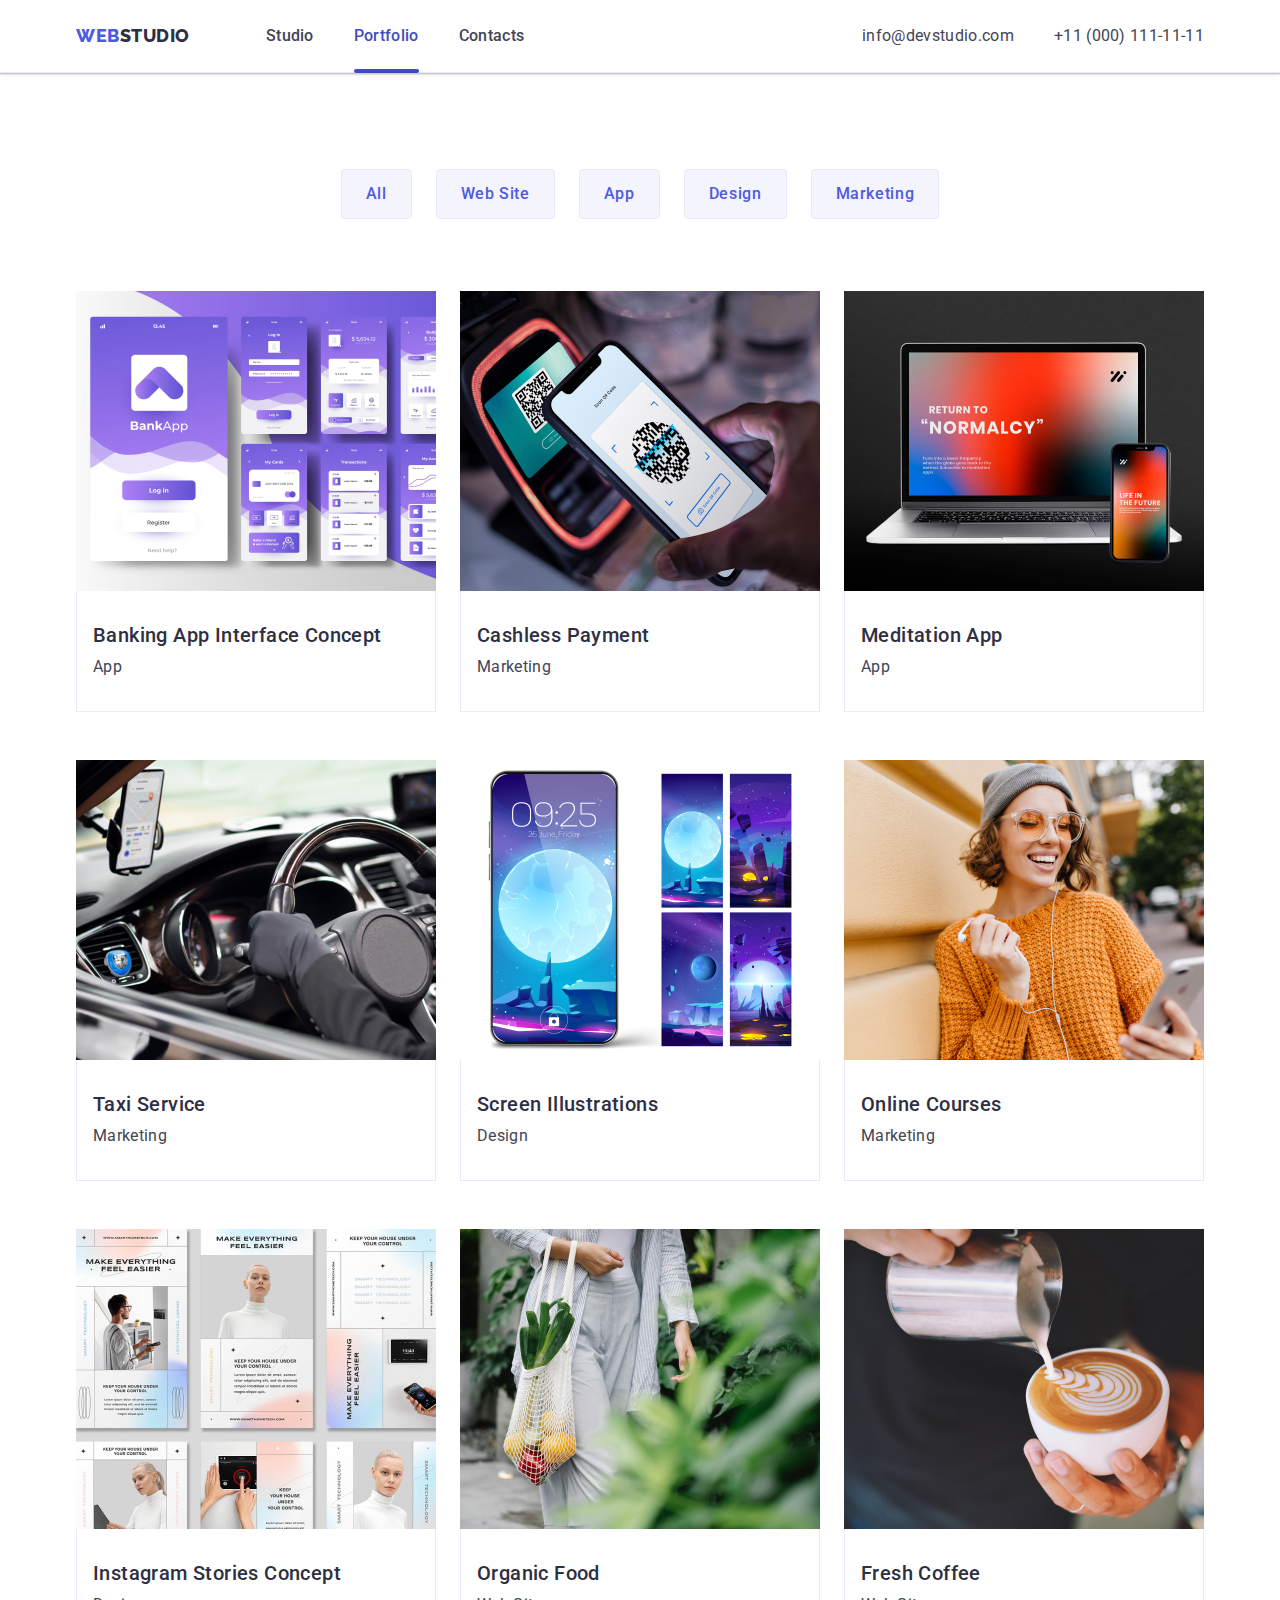
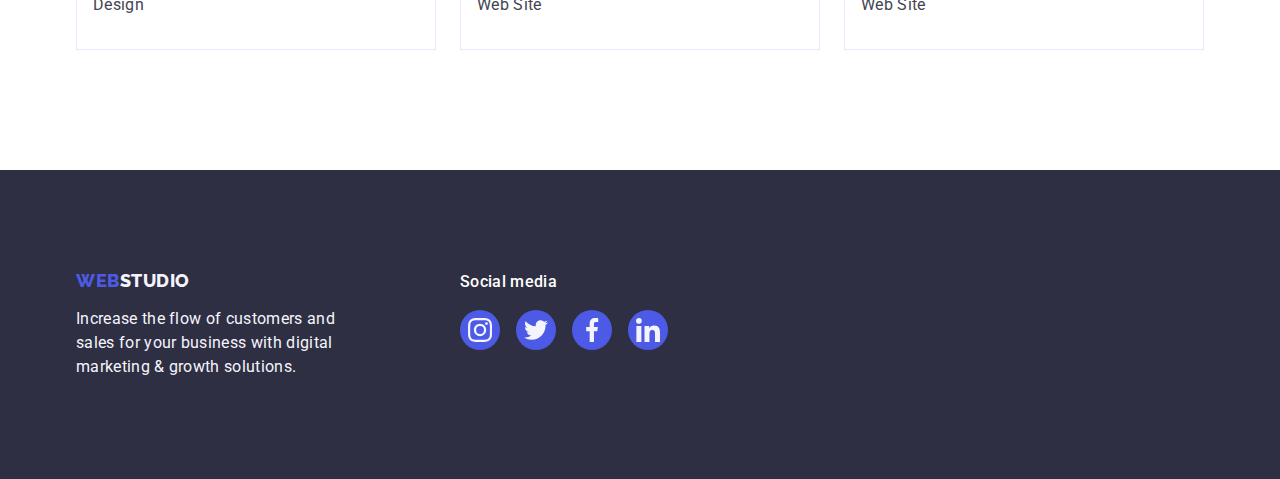
==== portfolio.html @ 6c5a09e7 "Initial commit" ====
<!DOCTYPE html>
<html lang="en">
  <head>
    <meta charset="UTF-8" />
    <meta http-equiv="X-UA-Compatible" content="IE=edge" />
    <meta name="viewport" content="width=device-width, initial-scale=1.0" />
    <title>Portfolio</title>
    <!-- Fonts -->
    <link rel="preconnect" href="https://fonts.googleapis.com" />
    <link rel="preconnect" href="https://fonts.gstatic.com" crossorigin />
    <link
      href="https://fonts.googleapis.com/css2?family=Raleway:wght@800&family=Roboto:wght@400;500;700;900&display=swap"
      rel="stylesheet"
    />
    <!-- Normalize styles -->
    <link
      rel="stylesheet"
      href="https://cdn.jsdelivr.net/npm/modern-normalize@1.1.0/modern-normalize.min.css"
    />
    <!-- Custom styles -->
    <link rel="stylesheet" href="./css/styles.css" />
  </head>
  <body>
    <!-- Header section -->
    <header class="header">
      <div class="container container-nav">
        <nav class="nav">
          <!-- Logo -->
          <a class="link logo" href="./index.html"
            >Web<span class="logo-dark">Studio</span></a
          >
          <!-- Navigation -->
          <ul class="header-nav-list list">
            <li class="header-nav-item">
              <a class="link" href="./index.html">Studio</a>
            </li>
            <li class="header-nav-item">
              <a class="link header-link current" href="./portfolio.html"
                >Portfolio</a
              >
            </li>
            <li class="header-nav-item">
              <a class="link" href="">Contacts</a>
            </li>
          </ul>
        </nav>
        <!-- Contacts -->
        <address class="address container-address">
          <ul class="list address-list">
            <li>
              <a class="link" href="mailto:info@devstudio.com"
                >info@devstudio.com</a
              >
            </li>
            <li>
              <a class="link" href="tel:+110001111111">+11 (000) 111-11-11</a>
            </li>
          </ul>
        </address>
      </div>
    </header>
    <main>
      <!-- Filters section -->
      <section class="section portfolio-section">
        <div class="container">
          <h1 class="ection-title visually-hidden">Page Filters</h1>
          <ul class="list filter-list">
            <li>
              <button class="button" type="button">All</button>
            </li>
            <li><button class="button" type="button">Web Site</button></li>
            <li><button class="button" type="button">App</button></li>
            <li><button class="button" type="button">Design</button></li>
            <li><button class="button" type="button">Marketing</button></li>
          </ul>
          <!-- Work services -->
          <ul class="list portfolio-list">
            <li class="portfolio-item">
              <a class="portfolio-link link" href="">
                <div class="product-box">
                  <img
                    src="./images/portfolio/banking-app.jpg"
                    alt="Banking App Interface Concept"
                    width="360"
                    height="300"
                  />
                  <div class="overlay">
                    <p class="overlay-descr">
                      14 Stylish and User-Friendly App Design Concepts · Task
                      Manager App · Calorie Tracker App · Exotic Fruit Ecommerce
                      App · Cloud Storage App
                    </p>
                  </div>
                </div>
                <div class="portfolio-descr">
                  <h2 class="sub-title">Banking App Interface Concept</h2>
                  <p class="text">App</p>
                </div></a
              >
            </li>
            <li class="portfolio-item">
              <a class="portfolio-link link" href="">
                <div class="product-box">
                  <img
                    src="./images/portfolio/cashless.jpg"
                    alt="Cashless Payment"
                    width="360"
                    height="300"
                  />
                  <div class="overlay">
                    <p class="overlay-descr">
                      14 Stylish and User-Friendly App Design Concepts · Task
                      Manager App · Calorie Tracker App · Exotic Fruit Ecommerce
                      App · Cloud Storage App
                    </p>
                  </div>
                </div>
                <div class="portfolio-descr">
                  <h2 class="sub-title">Cashless Payment</h2>
                  <p class="text">Marketing</p>
                </div></a
              >
            </li>
            <li class="portfolio-item">
              <a class="portfolio-link link" href="">
                <div class="product-box">
                  <img
                    src="./images/portfolio/meditation.jpg"
                    alt="Banking App Interface Concept"
                    width="360"
                    height="300"
                  />
                  <div class="overlay">
                    <p class="overlay-descr">
                      14 Stylish and User-Friendly App Design Concepts · Task
                      Manager App · Calorie Tracker App · Exotic Fruit Ecommerce
                      App · Cloud Storage App
                    </p>
                  </div>
                </div>
                <div class="portfolio-descr">
                  <h2 class="sub-title">Meditation App</h2>
                  <p class="text">App</p>
                </div></a
              >
            </li>
            <li class="portfolio-item">
              <a class="portfolio-link link" href="">
                <div class="product-box">
                  <img
                    src="./images/portfolio/taxi.jpg"
                    alt="Taxi Service"
                    width="360"
                    height="300"
                  />
                  <div class="overlay">
                    <p class="overlay-descr">
                      14 Stylish and User-Friendly App Design Concepts · Task
                      Manager App · Calorie Tracker App · Exotic Fruit Ecommerce
                      App · Cloud Storage App
                    </p>
                  </div>
                </div>
                <div class="portfolio-descr">
                  <h2 class="sub-title">Taxi Service</h2>
                  <p class="text">Marketing</p>
                </div></a
              >
            </li>
            <li class="portfolio-item">
              <a class="portfolio-link link" href="">
                <div class="product-box">
                  <img
                    src="./images/portfolio/screen.jpg"
                    alt="Screen Illustrations"
                    width="360"
                    height="300"
                  />
                  <div class="overlay">
                    <p class="overlay-descr">
                      14 Stylish and User-Friendly App Design Concepts · Task
                      Manager App · Calorie Tracker App · Exotic Fruit Ecommerce
                      App · Cloud Storage App
                    </p>
                  </div>
                </div>
                <div class="portfolio-descr">
                  <h2 class="sub-title">Screen Illustrations</h2>
                  <p class="text">Design</p>
                </div></a
              >
            </li>
            <li class="portfolio-item">
              <a class="portfolio-link link" href="">
                <div class="product-box">
                  <img
                    src="./images/portfolio/courses.jpg"
                    alt="Online Courses"
                    width="360"
                    height="300"
                  />
                  <div class="overlay">
                    <p class="overlay-descr">
                      14 Stylish and User-Friendly App Design Concepts · Task
                      Manager App · Calorie Tracker App · Exotic Fruit Ecommerce
                      App · Cloud Storage App
                    </p>
                  </div>
                </div>
                <div class="portfolio-descr">
                  <h2 class="sub-title">Online Courses</h2>
                  <p class="text">Marketing</p>
                </div></a
              >
            </li>
            <li class="portfolio-item">
              <a class="portfolio-link link" href="">
                <div class="product-box">
                  <img
                    src="./images/portfolio/instagram-stories.jpg"
                    alt="Instagram Stories Concept"
                    width="360"
                    height="300"
                  />
                  <div class="overlay">
                    <p class="overlay-descr">
                      14 Stylish and User-Friendly App Design Concepts · Task
                      Manager App · Calorie Tracker App · Exotic Fruit Ecommerce
                      App · Cloud Storage App
                    </p>
                  </div>
                </div>
                <div class="portfolio-descr">
                  <h2 class="sub-title">Instagram Stories Concept</h2>
                  <p class="text">Design</p>
                </div></a
              >
            </li>
            <li class="portfolio-item">
              <a class="portfolio-link link" href="">
                <div class="product-box">
                  <img
                    src="./images/portfolio/organic.jpg"
                    alt="Screen Illustrations"
                    width="360"
                    height="300"
                  />
                  <div class="overlay">
                    <p class="overlay-descr">
                      14 Stylish and User-Friendly App Design Concepts · Task
                      Manager App · Calorie Tracker App · Exotic Fruit Ecommerce
                      App · Cloud Storage App
                    </p>
                  </div>
                </div>
                <div class="portfolio-descr">
                  <h2 class="sub-title">Organic Food</h2>
                  <p class="text">Web Site</p>
                </div></a
              >
            </li>
            <li class="portfolio-item">
              <a class="portfolio-link link" href="">
                <div class="product-box">
                  <img
                    src="./images/portfolio/fresh.jpg"
                    alt="Fresh Coffee"
                    width="360"
                    height="300"
                  />
                  <div class="overlay">
                    <p class="overlay-descr">
                      14 Stylish and User-Friendly App Design Concepts · Task
                      Manager App · Calorie Tracker App · Exotic Fruit Ecommerce
                      App · Cloud Storage App
                    </p>
                  </div>
                </div>
                <div class="portfolio-descr">
                  <h2 class="sub-title">Fresh Coffee</h2>
                  <p class="text">Web Site</p>
                </div></a
              >
            </li>
          </ul>
        </div>
      </section>
    </main>
    <!-- Footer section -->
    <footer class="footer">
      <div class="container footer-content">
        <div>
          <a class="logo link" href="./index.html"
            >Web<span class="logo-footer">Studio</span></a
          >
          <p class="text footer-text">
            Increase the flow of customers and sales for your business with
            digital marketing & growth solutions.
          </p>
        </div>
        <div>
          <p class="footer-socials-title">Social media</p>
          <ul class="footer-socials-list list">
            <li class="footer-socials-item">
              <a
                class="footer-socials-link link"
                href="https://www.instagram.com"
                target="_blank"
                rel="noopener noreferrer"
                aria-label="Instagram icon"
              >
                <svg class="footer-socials-icon" width="24" height="24">
                  <use href="./images/icon.svg#icon-instagram"></use>
                </svg>
              </a>
            </li>
            <li class="footer-socials-item">
              <a
                class="footer-socials-link link"
                href="https://www.twitter.com"
                target="_blank"
                rel="noopener noreferrer"
                aria-label="Instagram icon"
              >
                <svg class="footer-socials-icon" width="24" height="24">
                  <use href="./images/icon.svg#icon-twitter"></use>
                </svg>
              </a>
            </li>
            <li class="footer-socials-item">
              <a
                class="footer-socials-link link"
                href="https://www.facebook.com"
                target="_blank"
                rel="noopener noreferrer"
                aria-label="Instagram icon"
              >
                <svg class="footer-socials-icon" width="24" height="24">
                  <use href="./images/icon.svg#icon-facebook"></use>
                </svg>
              </a>
            </li>
            <li class="footer-socials-item">
              <a
                class="footer-socials-link link"
                href="https://www.linkedin.com"
                target="_blank"
                rel="noopener noreferrer"
                aria-label="Instagram icon"
              >
                <svg class="footer-socials-icon" width="24" height="24">
                  <use href="./images/icon.svg#icon-linkedin"></use>
                </svg>
              </a>
            </li>
          </ul>
        </div>
      </div>
    </footer>
  </body>
</html>
---- css/styles.css ----
/**
  |============================
  | ROOT PROPERTIES
  |============================
*/
:root {
  --text-color: #434455;
  --dark-color: #2e2f42;
  --subtle-text: #8e8f99;
  --white-color: #ffffff;
  --cloud-color: #f4f4fd;
  --modal-bcg: #fcfcfc;
  --cornflower-accent: #e7e9fc;
  --primary-brand: #4d5ae5;
  --pressed-state-color: #404bbf;
  --success-color: #31d0aa;
  /* ANIMATION */
  /* --primary-duration: 250ms;
  --primary-timing-function: cubic-bezier(0.4, 0, 0.2, 1); */
}

/**
  |============================
  | GLOBAL STYLES
  |============================
*/
body {
  font-family: "Roboto", sans-serif;
  color: var(--text-color);
  background-color: var(--white-color);
}
/* Reset start */
img {
  display: block;
  max-width: 100%;
  height: auto;
}
h1,
h2,
h3,
h4,
h5,
h6,
p {
  margin-top: 0;
  margin-bottom: 0;
}
.list {
  list-style: none;
  margin: 0;
  padding: 0;
}
.link {
  text-decoration: none;
  color: currentColor;
  /* transition: color var(--primary-duration) var(--primary-timing-function); */
}
button {
  font-family: inherit;
  color: currentColor;
  cursor: pointer;
}

/* Reset end */
.section {
  padding-top: 120px;
  padding-bottom: 120px;
}
.container {
  width: 1158px;
  margin-left: auto;
  margin-right: auto;
  padding-left: 15px;
  padding-right: 15px;

  /* outline: 2px solid red;
  outline-offset: -2px; */
}

/* BASE STYLES */

.text {
  line-height: 1.5;
  letter-spacing: 0.02em;
  color: var(--text-color);
}
/**
  |============================
  |      HEADER STYLES
  |============================
*/
.header {
  border-bottom: 1px solid var(--cornflower-accent);
  box-shadow: 0px 2px 1px rgba(46, 47, 66, 0.08),
    0px 1px 1px rgba(46, 47, 66, 0.16), 0px 1px 6px rgba(46, 47, 66, 0.08);
}
.container-nav {
  display: flex;
  align-items: center;
}
.nav {
  display: flex;
  align-items: center;
}

.header-nav-list {
  display: flex;
  gap: 40px;
}
.header-nav-list .link {
  position: relative;
  display: block;
  padding-top: 24px;
  padding-bottom: 24px;
  font-weight: 500;
  line-height: 1.5;
  letter-spacing: 0.02em;
  transition-property: color;
  transition-duration: 250ms;
  transition-timing-function: cubic-bezier(0.4, 0, 0.2, 1);
}
.header-nav-list .link:hover,
.link:focus {
  color: var(--pressed-state-color);
}
.current {
  color: var(--pressed-state-color);
}

.current::after {
  content: "";
  display: block;
  position: absolute;
  bottom: -1px;
  left: 0;
  width: 100%;
  height: 4px;
  border-radius: 2px;
  background-color: var(--pressed-state-color);
}

.header-contact {
  margin-right: 40px;
}
/* LOGO STYLES */
.logo {
  font-family: "Raleway", sans-serif;
  font-weight: 800;
  font-size: 18px;
  line-height: 1.17;
  margin-right: 76px;
  align-items: center;
  letter-spacing: 0.03em;
  text-transform: uppercase;
  color: var(--primary-brand);
}
.logo-dark {
  color: var(--dark-color);
}
.logo-footer {
  color: var(--cloud-color);
}

/* NAVIGATION */

/* CONTACTS */
.address {
  font-style: normal;
}
.address .link {
  line-height: 1.5;
  letter-spacing: 0.02em;
  color: var(--text-color);
  transition-property: color;
  transition-duration: 250ms;
  transition-timing-function: cubic-bezier(0.4, 0, 0.2, 1);
}
.address .link:hover,
.link:focus {
  color: var(--pressed-state-color);
}
.container-address {
  display: flex;
  margin-left: auto;
}
.address-list {
  display: flex;
  gap: 40px;
}
/**
  |============================
  |           HERO
  |============================
*/
.hero {
  max-width: 1440px;
  margin-left: auto;
  margin-right: auto;
  padding-top: 188px;
  padding-bottom: 188px;
  background-image: linear-gradient(
      rgba(46, 47, 66, 0.7),
      rgba(46, 47, 66, 0.7)
    ),
    url(../images/hero/people-office.jpg);
  background-color: var(--dark-color);
  background-repeat: no-repeat;
  background-position: center;
  background-size: cover;
}
.hero-title {
  display: block;
  margin-left: auto;
  margin-right: auto;
  margin-bottom: 48px;
  max-width: 496px;
  font-weight: 700;
  font-size: 56px;
  line-height: 1.07;
  text-align: center;
  letter-spacing: 0.02em;
  color: var(--white-color);
}
.hero .button {
  display: block;
  margin-left: auto;
  margin-right: auto;
  min-width: 169px;
  height: 56px;
  border: none;

  color: var(--white-color);
  background-color: var(--primary-brand);
  transition-property: background-color;
  transition-duration: 250ms;
  transition-timing-function: cubic-bezier(0.4, 0, 0.2, 1);
}
/* BUTTON */

.hero .button:hover,
.button:focus {
  background-color: var(--pressed-state-color);
}
.button {
  border: 1px solid var(--cornflower-accent);
  border-radius: 4px;
  padding: 12px 24px;
  text-align: center;
  font-family: inherit;
  font-size: 16px;
  font-weight: 500;
  letter-spacing: 0.04em;
  line-height: 1.5;
  cursor: pointer;
  color: var(--primary-brand);
  background-color: var(--cloud-color);
  transition-property: background-color;
  transition-duration: 250ms;
  transition-timing-function: cubic-bezier(0.4, 0, 0.2, 1);
}

.button:hover,
.button:focus {
  background-color: var(--pressed-state-color);
}

/* BENEFITS SECTION */
.visually-hidden {
  position: absolute;
  width: 1px;
  height: 1px;
  margin: -1px;
  border: 0;
  padding: 0;
  white-space: nowrap;
  clip-path: inset(100%);
  clip: rect(0 0 0 0);
  overflow: hidden;
}

.benefits-section {
  padding: 120px 0;
}

.benefits-list {
  display: flex;
  flex-wrap: wrap;
  gap: 24px;
}

.benefits-descr {
  flex-basis: calc((100% - 72px) / 4);
}
.sub-title {
  margin-bottom: 8px;
  font-weight: 500;
  font-size: 20px;
  line-height: 1.2;
  letter-spacing: 0.02em;
  color: var(--dark-color);
}
/* Benefits icon */

.benefits-bgc-icon {
  display: flex;
  justify-content: center;
  align-items: center;
  width: 264px;
  height: 112px;
  border-radius: 4px;
  margin-bottom: 8px;
  background-color: var(--cloud-color);
}

/* SERVICES SECTION */
.services-section {
  padding-bottom: 120px;
}
.services-list {
  display: flex;
  flex-wrap: wrap;
  gap: 24px;
}
.services-descr {
  flex-basis: calc((100% - 48px) / 3);
}
.section-title {
  margin-bottom: 72px;

  font-weight: 700;
  font-size: 36px;
  line-height: 1.1;
  text-transform: capitalize;
  text-align: center;
  color: var(--dark-color);
}
/**
  |============================
  | FOOTER
  |============================
*/
.footer {
  padding-top: 100px;
  padding-bottom: 100px;
  background: var(--dark-color);
}
.footer-content {
  display: flex;
  align-items: baseline;
  gap: 120px;
}

.footer .logo {
  display: inline-block;
  margin-bottom: 16px;
}
.footer-text {
  display: block;
  margin-right: auto;
  width: 264px;
  height: 72px;
  color: var(--cloud-color);
}
/* FOOTER SOCIALS */
.footer-socials-title {
  margin-bottom: 16px;
  font-weight: 500;
  font-size: 16px;
  letter-spacing: 0.02em;
  line-height: 0.5;
  line-height: 1.5;
  color: var(--white-color);
}
.footer-socials-list {
  display: flex;
  justify-content: center;
  gap: 16px;
}
.footer-socials-link {
  display: flex;
  width: 40px;
  height: 40px;
  justify-content: center;
  align-items: center;
  background-color: var(--primary-brand);
  border-radius: 50%;
  transition-property: background-color;
  transition-duration: 250ms;
  transition-timing-function: cubic-bezier(0.4, 0, 0.2, 1);
}
.footer-socials-icon {
  fill: var(--cloud-color);
}
.footer-socials-link:hover,
.footer-socials-link:focus {
  background-color: var(--success-color);
}

/**
  |============================
  | MODAL WINDOW
  |============================
*/

.backdrop {
  position: fixed;
  top: 0;
  left: 0;
  width: 100%;
  height: 100%;
  background-color: rgba(46, 47, 66, 0.4);
  backdrop-filter: blur(5px);
  transition-property: opacity, visibility;
  transition-duration: 250ms;
  transition-timing-function: cubic-bezier(0.4, 0, 0.2, 1);
}

.backdrop.is-hidden {
  opacity: 0;
  visibility: hidden;
  pointer-events: none;
}
.modal {
  position: absolute;
  top: 50%;
  left: 50%;
  transform: translate(-50%, -50%);
  transition: transform var(--primary-duration) var(--primary-timing-function);

  width: 408px;
  min-height: 576px;
  padding: 24px;
  background-color: var(--modal-bcg);
  box-shadow: 0px 1px 1px rgba(0, 0, 0, 0.14), 0px 1px 3px rgba(0, 0, 0, 0.12),
    0px 2px 1px rgba(0, 0, 0, 0.2);
  border-radius: 4px;
}
.modal-btn {
  position: absolute;
  right: 0;
  top: 0;
  background-color: var(--cornflower-accent);
  border-radius: 50%;
  border: 1px solid rgba(0, 0, 0, 0.1);
  width: 24px;
  height: 24px;
  display: flex;
  justify-content: center;
  align-items: center;
  margin-top: 24px;
  margin-right: 24px;
  transition-property: background-color, border;
  transition-duration: 250ms;
  transition-timing-function: cubic-bezier(0.4, 0, 0.2, 1);
}
.modal-icon {
  fill: var(--dark-color);
  transition-property: fill;
  transition-duration: 250ms;
  transition-timing-function: cubic-bezier(0.4, 0, 0.2, 1);
}
.modal-btn:hover,
.modal-btn:focus {
  background-color: var(--pressed-state-color);
  border: 1px solid transparent;
}
.modal-btn:hover .modal-icon,
.modal-btn:focus .modal-icon {
  fill: var(--white-color);
}

/* TEAM SECTION */
.team-section {
  background: var(--cloud-color);
}
.team-card {
  background-color: var(--white-color);
  box-shadow: 0px 1px 6px rgba(46, 47, 66, 0.08),
    0px 1px 1px rgba(46, 47, 66, 0.16), 0px 2px 1px rgba(46, 47, 66, 0.08);
  border-radius: 0px 0px 4px 4px;
}
.team-list {
  display: flex;
  flex-wrap: wrap;
  gap: 24px;
}

.team-list .team-card {
  flex-basis: calc((100% - 72px) / 4);
}
.team-descr {
  padding-top: 32px;
  padding-bottom: 32px;
  padding-left: 0;
  padding-right: 0;
}
.team-list .sub-title {
  text-align: center;
}
.member-descr {
  margin-bottom: 8px;
  text-align: center;
}

/**
  |============================
  | SOCIALS ICON
  |============================
*/
.socials {
  display: flex;
  justify-content: center;
  gap: 24px;
}

.socials-link {
  display: flex;
  width: 40px;
  height: 40px;
  background-color: var(--primary-brand);
  border-radius: 50%;
  justify-content: center;
  align-items: center;
  fill: var(--white-color);
  transition-property: background-color;
  transition-duration: 250ms;
  transition-timing-function: cubic-bezier(0.4, 0, 0.2, 1);
}

.socials-link:hover,
.socials-link:focus {
  background-color: var(--pressed-state-color);
}
.socials-icon {
  fill: var(--cloud-color);
}
/**
  |============================
  | CUSTOMERS STYLES
  |============================
*/
.clients-item {
  width: calc((100% - 120px) / 6);
  height: 88px;
}

.clients-list {
  display: flex;
  justify-content: center;
  align-items: center;
  gap: 24px;
}
.clients-link {
  display: flex;
  align-items: center;
  justify-content: center;
  border: 1px solid var(--subtle-text);
  border-radius: 4px;
  padding: 16px 32px;
  height: 100%;
  color: var(--subtle-text);
  transition-property: border, color;
  transition-duration: 250ms;
  transition-timing-function: cubic-bezier(0.4, 0, 0.2, 1);
}
.clients-link:hover,
.clients-link:focus {
  border-color: var(--pressed-state-color);
  color: var(--pressed-state-color);
}

.clients-icon {
  fill: currentColor;
}

/**
  |============================
  |          PORTFOLIO
  |============================
*/
.portfolio-section {
  padding-top: 96px;
  padding-bottom: 120px;
}
.filter-list {
  display: flex;
  justify-content: center;
  gap: 24px;
  margin-bottom: 72px;
}

.filter-list .button {
  transition-property: border, color, box-shadow, background-color;
  transition-duration: 250ms;
  transition-timing-function: cubic-bezier(0.4, 0, 0.2, 1);
}
.filter-list .button:hover,
.button:focus {
  border-radius: 4px;
  border: 1px solid transparent;
  box-shadow: 0px 3px 1px rgba(0, 0, 0, 0.1), 0px 2px 1px rgba(0, 0, 0, 0.08),
    0px 2px 2px rgba(0, 0, 0, 0.12);
  color: var(--white-color);
  background-color: var(--pressed-state-color);
}

/* Work examples */

.portfolio-list {
  display: flex;
  flex-wrap: wrap;
  row-gap: 48px;
  column-gap: 24px;
}
.portfolio-item {
  flex-basis: calc((100% - 48px) / 3);
}
.portfolio-descr {
  padding-top: 32px;
  padding-bottom: 32px;
  padding-right: 16px;
  padding-left: 16px;
  border: 1px solid var(--cornflower-accent);
  border-top: none;
}
.portfolio-link {
  display: block;
  transition-property: box-shadow;
  transition-duration: 250ms;
  transition-timing-function: cubic-bezier(0.4, 0, 0.2, 1);
}

.portfolio-link:hover .overlay,
.portfolio-link:focus .overlay {
  transform: translateY(0);
  box-shadow: 0px 1px 6px rgba(46, 47, 66, 0.08),
    0px 1px 1px rgba(46, 47, 66, 0.16), 0px 2px 1px rgba(46, 47, 66, 0.08);
}

.product-box {
  position: relative;
  overflow: hidden;
}
.overlay {
  position: absolute;
  top: 0;
  left: 0;
  transform: translateY(100%);
  width: 100%;
  height: 100%;
  padding-top: 40px;
  padding-left: 32px;
  padding-right: 32px;
  background-color: var(--primary-brand);

  transition-property: transform;
  transition-duration: 250ms;
  transition-timing-function: cubic-bezier(0.4, 0, 0.2, 1);
}
/* .portfolio-item:hover .overlay {
  transform: translateY(0);
} */
.overlay-descr {
  font-weight: 400;
  font-size: 16px;
  line-height: 1.5;
  letter-spacing: 0.02em;
  color: var(--cloud-color);
}
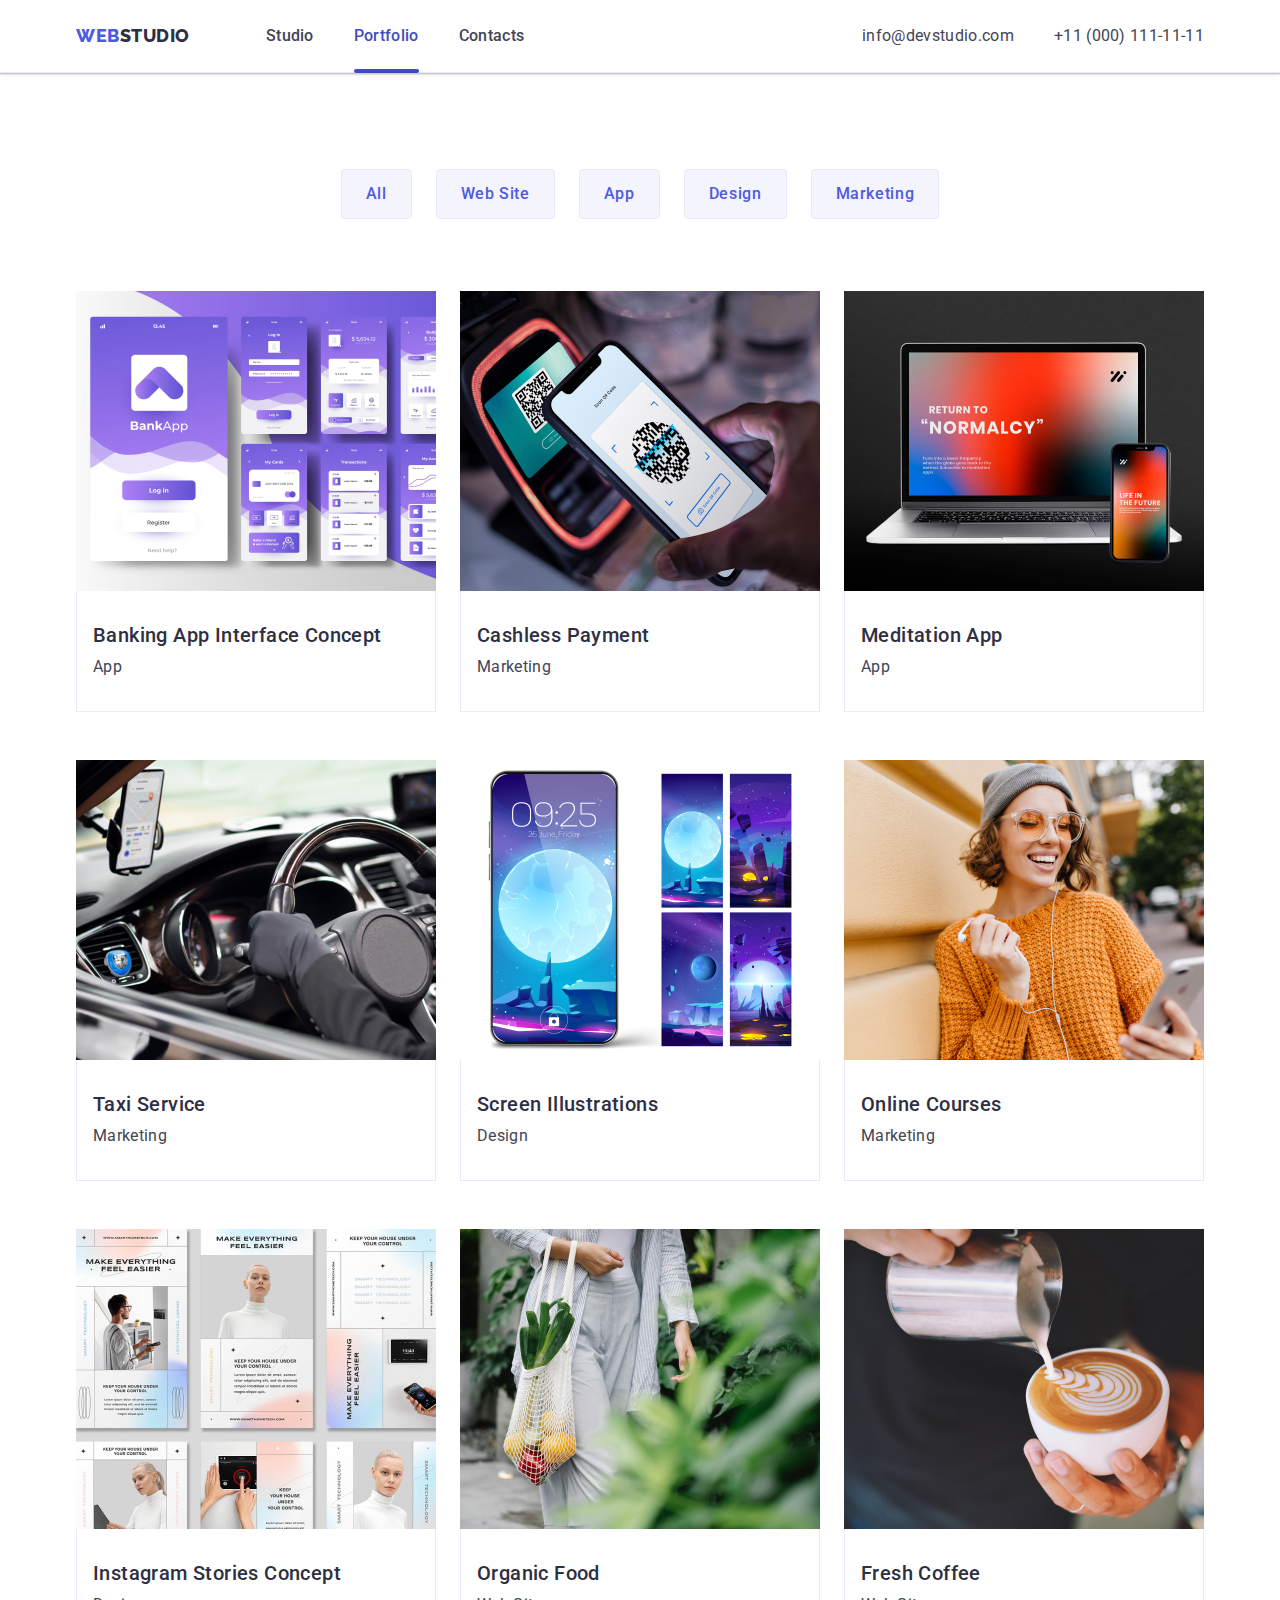
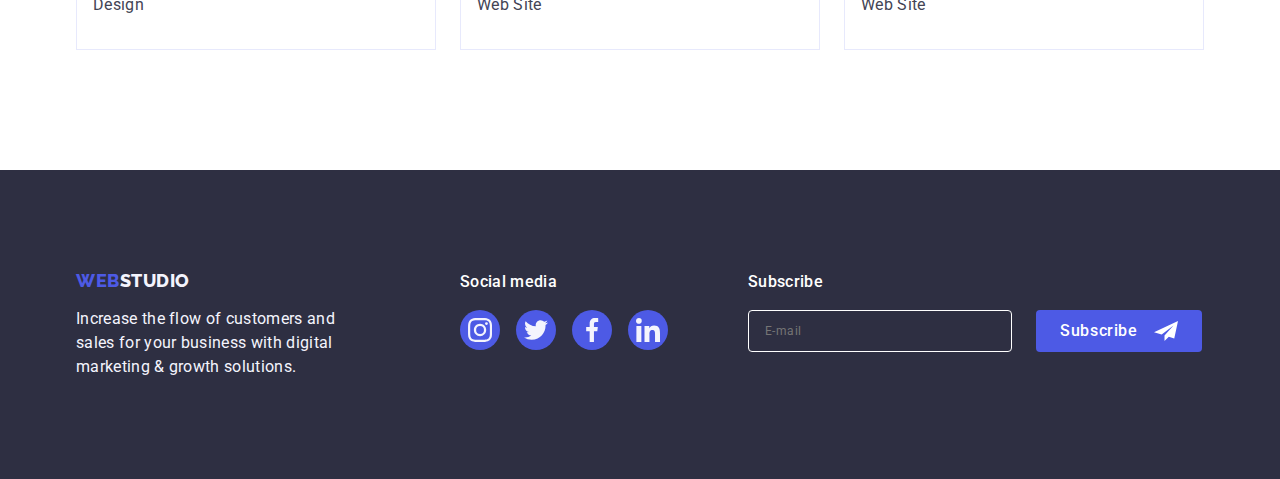
==== commit 00c1e52d: "SUBSCRIBE FOOTER FORM" ====
--- a/portfolio.html
+++ b/portfolio.html
@@ -289,7 +289,7 @@
     <!-- Footer section -->
     <footer class="footer">
       <div class="container footer-content">
-        <div>
+        <div class="footer-left-side">
           <a class="logo link" href="./index.html"
             >Web<span class="logo-footer">Studio</span></a
           >
@@ -298,7 +298,7 @@
             digital marketing & growth solutions.
           </p>
         </div>
-        <div>
+        <div class="footer-center">
           <p class="footer-socials-title">Social media</p>
           <ul class="footer-socials-list list">
             <li class="footer-socials-item">
@@ -355,6 +355,29 @@
             </li>
           </ul>
         </div>
+        <!-- SUBSCRIBE FOOTER FORM -->
+        <div class="footer-right-side">
+          <form class="subscribe-form" name="subscribe" autocomplete="off">
+            <label class="subscribe-lable footer-socials-title" for="user_email"
+              >Subscribe</label
+            >
+            <div class="subscribe-wrapper">
+              <input
+                class="footer-form-input"
+                type="email"
+                name="user_email"
+                id="user_email"
+                placeholder="E-mail"
+              />
+              <button class="button subscribe-btn" type="submit">
+                Subscribe
+                <svg class="subscribe-btn-icon" width="24" height="24">
+                  <use href="./images/icon.svg#icon-Telegram"></use>
+                </svg>
+              </button>
+            </div>
+          </form>
+        </div>
       </div>
     </footer>
   </body>
--- a/css/styles.css
+++ b/css/styles.css
@@ -336,7 +336,7 @@
 }
 /**
   |============================
-  | FOOTER
+  |         FOOTER
   |============================
 */
 .footer {
@@ -347,7 +347,16 @@
 .footer-content {
   display: flex;
   align-items: baseline;
-  gap: 120px;
+  /* gap: 120px; */
+}
+.footer-left-side {
+  margin-right: 120px;
+}
+.footer-center {
+  margin-right: 80px;
+}
+.footer-right-side {
+  margin-right: 159px;
 }
 
 .footer .logo {
@@ -395,6 +404,51 @@
 .footer-socials-link:focus {
   background-color: var(--success-color);
 }
+/* SUBSCRIBE FOOTER FORM */
+
+.subscribe-lable {
+  display: block;
+}
+.footer-form-input {
+  width: 264px;
+  margin-right: 24px;
+  padding: 8px 16px;
+  font-family: "Roboto";
+  font-size: 12px;
+  line-height: 24px;
+  letter-spacing: 0.04em;
+  color: var(--white-color);
+  border: 1px solid var(--white-color);
+  background-color: transparent;
+  border-radius: 4px;
+}
+.subscribe-wrapper {
+  display: flex;
+}
+
+.subscribe-btn {
+  display: flex;
+  align-items: center;
+  gap: 16px;
+  padding: 8px 24px;
+  font-weight: 500;
+  font-size: 16px;
+  line-height: 1.5;
+  letter-spacing: 0.04em;
+  color: var(--white-color);
+  background-color: var(--primary-brand);
+  border: 0;
+  transition-property: background-color;
+  transition-duration: 250ms;
+  transition-timing-function: cubic-bezier(0.4, 0, 0.2, 1);
+}
+.subscribe-btn:hover,
+.subscribe-btn:focus {
+  background-color: var(--success-color);
+}
+.subscribe-btn-icon {
+  fill: currentColor;
+}
 
 /**
   |============================
@@ -628,6 +682,11 @@
   transition-property: box-shadow;
   transition-duration: 250ms;
   transition-timing-function: cubic-bezier(0.4, 0, 0.2, 1);
+}
+.portfolio-link:hover,
+.portfolio-link:focus {
+  box-shadow: 0px 1px 6px rgba(46, 47, 66, 0.08),
+    0px 1px 1px rgba(46, 47, 66, 0.16), 0px 2px 1px rgba(46, 47, 66, 0.08);
 }
 
 .portfolio-link:hover .overlay,
